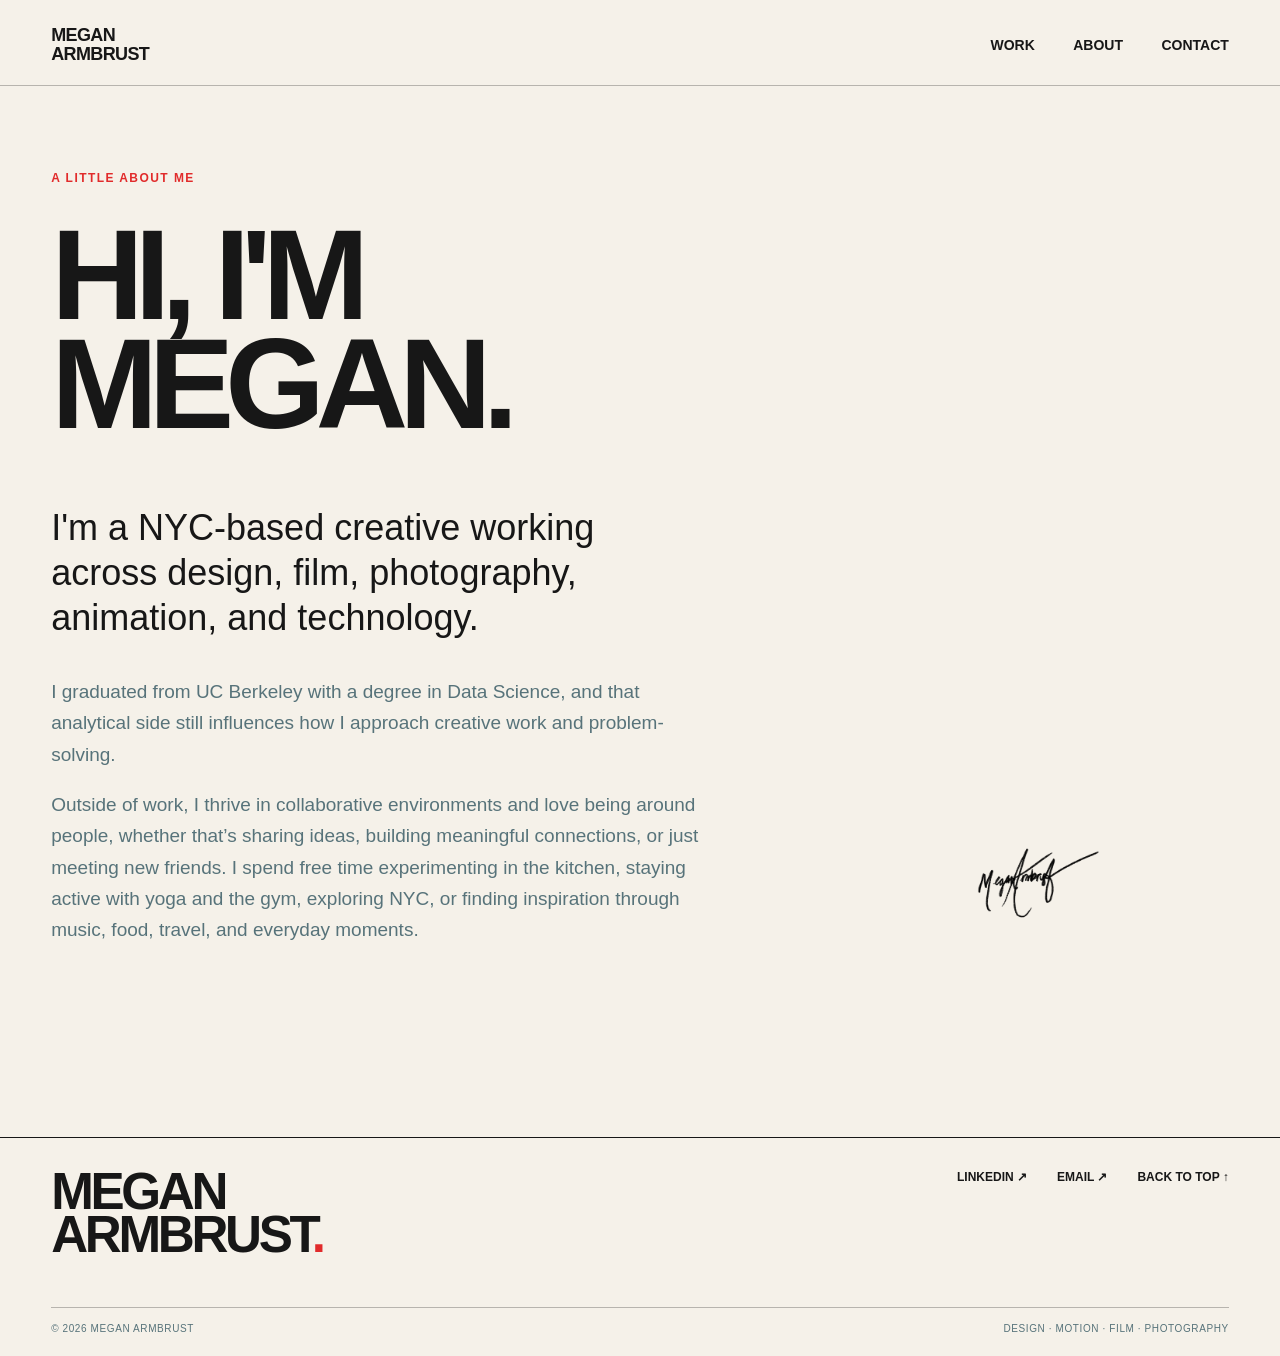
==== about.html @ f8bf7860 "Embed Sunstainable Surfboards YouTube film" ====
<!doctype html>
<html lang="en">
<head>
  <meta charset="utf-8">
  <meta name="viewport" content="width=device-width, initial-scale=1">
  <title>About — Megan Armbrust</title>
  <link rel="stylesheet" href="css/style.css?v=20261026g">
</head>
<body>
<header class="site-header">
  <a class="logo" href="index.html">MEGAN<br>ARMBRUST</a>
  <nav aria-label="Main navigation">
    <a href="work.html">WORK</a>
    <a href="about.html">ABOUT</a>
    <a href="contact.html">CONTACT</a>
  </nav>
</header>
<main><section class="page-lead"><p class="eyebrow">A LITTLE ABOUT ME</p><h1>HI, I'M<br>MEGAN.</h1></section>
<section class="about-content">
  <div>
    <p class="copy">I'm a NYC-based creative working across design, film, photography, animation, and technology.</p>
    <p class="about-secondary">I graduated from UC Berkeley with a degree in Data Science, and that analytical side still influences how I approach creative work and problem-solving.</p>
    <p class="about-secondary">Outside of work, I thrive in collaborative environments and love being around people, whether that’s sharing ideas, building meaningful connections, or just meeting new friends. I spend free time experimenting in the kitchen, staying active with yoga and the gym, exploring NYC, or finding inspiration through music, food, travel, and everyday moments.</p>
  </div>
  <div class="signature-area">
    <!-- Upload images/signature.png and it will appear here. -->
    <img src="images/signature.png" alt="Megan's signature" onerror="this.style.display='none';this.nextElementSibling.style.display='block'">
    <span class="signature-placeholder" style="display:none">YOUR SIGNATURE PNG<br><small>images/signature.png</small></span>
  </div>
</section></main>
<script src="js/site.js?v=20261026g"></script>

</body>
</html>
---- css/style.css ----
/* =========================
   GLOBAL
========================= */

:root {
  --bg: #f5f1e9;
  --ink: #171717;
}

* {
  box-sizing: border-box;
}

html {
  scroll-behavior: smooth;
}

body {
  margin: 0;
  background: var(--bg);
  color: var(--ink);
  font-family: Arial, sans-serif;
}

a {
  color: inherit;
  text-decoration: none;
}


/* =========================
   HEADER / NAVIGATION
========================= */

header,
main {
  max-width: 1440px;
  margin: auto;
  padding: 28px 4vw;
}

header {
  display: flex;
  justify-content: space-between;
}

nav {
  word-spacing: 22px;
  font-size: 12px;
}


/* =========================
   HOMEPAGE VISUAL REEL
========================= */

.reel {
  height: calc(100vh - 90px);
  min-height: 620px;
  position: relative;
  overflow: hidden;
}

.name {
  position: absolute;
  left: 50%;
  top: 50%;
  transform: translate(-50%, -50%);

  font-size: 11vw;
  font-weight: 900;
  line-height: 0.77;
  letter-spacing: -0.08em;
  text-align: center;

  z-index: 1;
}


/* Shared styling for all floating homepage images */

.piece {
  position: absolute;
  z-index: 2;
  --r: 0deg;
  transition: transform 0.6s;
  background: transparent;
}

.piece img {
  width: 100%;
  height: auto;
  display: block;
  background: transparent;
}


/* Image-to-category hover and keyboard focus treatment */
.piece-label {
  position: absolute;
  inset: 0;
  display: flex;
  align-items: center;
  justify-content: center;
  padding: 6px;
  background: transparent;
  color: var(--ink);
  font-size: clamp(11px, 1.3vw, 19px);
  font-weight: 800;
  line-height: 1.1;
  text-align: center;
  text-transform: uppercase;
  opacity: 0;
  pointer-events: none;
  transition: opacity .2s ease;
}
.piece video { display: block; width: 100%; height: auto; background: transparent; transition: opacity .2s ease; }
.piece img { transition: opacity .2s ease; }
.piece:hover img, .piece:focus-visible img,
.piece:hover video, .piece:focus-visible video { opacity: 0; }
.piece:hover .piece-label, .piece:focus-visible .piece-label { opacity: 1; }
.piece:focus-visible { outline: 2px solid var(--ink); outline-offset: 4px; }
@media (prefers-reduced-motion: reduce) {
  .piece-label, .piece img, .piece video { transition: none; }
}

/* Project details */
.project-intro { max-width: 850px; margin: 4rem 0; }
.project-intro h1 { margin: 0 0 1.5rem; font-size: clamp(44px, 8vw, 110px); }
.project-kicker { text-transform: uppercase; font-size: 12px; letter-spacing: .12em; }
.project-intro p { font-size: clamp(17px, 2vw, 24px); line-height: 1.5; }
.project-video { margin: 4rem 0; max-width: 1100px; }
.project-video h2 { font-size: clamp(25px, 3vw, 42px); margin-bottom: 12px; }
.project-video p { max-width: 700px; line-height: 1.6; }
.project-video video { display: block; width: 100%; height: auto; background: #161616; }
.video-note { font-size: 13px; color: #555; }
.project-cover { display: block; width: min(100%, 900px); height: auto; margin: 2rem 0; }
.project-back { display: inline-block; margin: 2rem 0 5rem; font-size: 13px; font-weight: 700; }

/* =========================
   FLOATING IMAGE POSITIONS

   width  = image size
   left   = distance from left
   right  = distance from right
   top    = distance from top
   bottom = distance from bottom
   --r    = rotation
========================= */

.p1 {
  width: 10%;
  left: 10%;
  top: 20%;
  --r: -7deg;
}

.p2 {
  width: 16%;
  right: 10%;
  top: 13%;
  --r: 5deg;
}

.p3 {
  width: 12%;
  left: 24%;
  bottom: 15%;
  --r: 4deg;
}

.p4 {
  width: 17%;
  right: 27%;
  bottom: 8%;
  --r: -4deg;
}

.p5 {
  width: 10%;
  left: 48%;
  top: 10%;
  --r: 8deg;
}

.p6 {
  width: 14%;
  right: 5%;
  bottom: 27%;
  --r: 3deg;
}


/* =========================
   SCROLL LABEL
========================= */

.scroll {
  position: absolute;
  bottom: 20px;
  left: 50%;

  transform: translateX(-50%);

  font-size: 10px;
  font-weight: bold;
}


/* =========================
   PROJECT GRID
========================= */

.head {
  border-top: 1px solid #bbb;
  padding: 14px 0 30px;
  font-size: 11px;
}

.grid {
  display: grid;
  grid-template-columns: repeat(3, 1fr);
  gap: 35px 18px;

  padding-bottom: 100px;
}

.card img {
  width: 100%;
}

.card h2 {
  font-size: 16px;
  margin: 8px 0;
}


/* =========================
   PAGE HEADINGS
========================= */

h1 {
  margin: 12vh 0 50px;

  font-size: 10vw;
  line-height: 0.85;
  letter-spacing: -0.07em;
}

.copy {
  max-width: 650px;
  font-size: 30px;
}


/* =========================
   MOBILE
========================= */

@media (max-width: 700px) {

  .name {
    font-size: 18vw;
  }

  .piece {
    width: 26% !important;
  }

  .p1 {
    left: 1%;
    top: 23%;
  }

  .p2 {
    right: 1%;
    top: 13%;
  }

  .p3 {
    left: 7%;
    bottom: 18%;
  }

  .p4 {
    right: 8%;
    bottom: 18%;
  }

  .p5 {
    left: 45%;
    top: 15%;
    width: 20% !important;
  }

  .p6 {
    right: -1%;
    bottom: 37%;
    width: 22% !important;
  }

  .grid {
    grid-template-columns: 1fr;
  }
}

/* Reusable project templates */
.project-shell { padding-bottom: 6rem; }
.project-intro { max-width: 950px; margin: 6rem 0 3rem; }
.project-intro h1 { margin: 0 0 1.5rem; line-height: .95; }
.project-lede { max-width: 800px; font-size: clamp(20px, 2.5vw, 32px); line-height: 1.4; }
.project-meta { display: flex; gap: 25px; flex-wrap: wrap; padding: 20px 0; border-top: 1px solid #aaa; border-bottom: 1px solid #aaa; font-size: 12px; text-transform: uppercase; }
.project-hero { width: 100%; max-height: 700px; object-fit: contain; display: block; margin: 2rem auto 4rem; }
.project-section { margin: 5rem 0; }
.project-section h2 { font-size: clamp(28px, 4vw, 54px); letter-spacing: -.04em; margin: 0 0 1rem; }
.project-section p { max-width: 750px; font-size: 18px; line-height: 1.6; }
.project-gallery { display: grid; grid-template-columns: repeat(2, minmax(0,1fr)); gap: 18px; }
.project-gallery img { width: 100%; height: auto; display: block; }
.project-placeholder { border: 1px dashed #999; padding: 40px 24px; min-height: 180px; color: #555; font-size: 15px; line-height: 1.6; }
.project-placeholder strong { display: block; font-size: 20px; color: var(--ink); }
.project-next { border-top: 1px solid #aaa; margin-top: 5rem; padding-top: 24px; }
.project-next a { font-size: clamp(25px,4vw,50px); font-weight: 800; }
@media(max-width:700px){ .project-gallery { grid-template-columns:1fr; } .project-intro { margin-top:3rem; } }

/* =========================================================
   OCTOBER 2026 DESIGN SYSTEM
   Black remains the primary text color; red and blues are accents.
========================================================= */
:root {
  --bg: #f5f1e9;
  --ink: #171717;
  --red: #e12b2b;
  --blue: #247ba0;
  --blue-muted: #57737a;
  --line: rgba(23,23,23,.28);
}
body { min-height: 100vh; display: flex; flex-direction: column; }
body > main { flex: 1 0 auto; width: 100%; }
a:focus-visible { outline: 2px solid var(--blue); outline-offset: 5px; }
a:hover { color: var(--red); }
.site-header {
  width: 100%;
  max-width: 1440px;
  margin: 0 auto;
  padding: 26px 4vw 22px;
  display: flex;
  justify-content: space-between;
  align-items: flex-start;
  border-bottom: 1px solid var(--line);
}
.site-header .logo { font-size: 18px; font-weight: 700; line-height: 1.04; letter-spacing: -.035em; }
.site-header nav { display: flex; align-items: center; gap: clamp(18px, 3vw, 42px); word-spacing: normal; font-size: 12px; font-weight: 700; }
.site-header nav a:hover { color: var(--red); }
.reel { height: calc(100vh - 125px); }
.reel > small { color: var(--blue-muted); font-weight: 700; }
.name { color: var(--ink); }
.scroll { color: var(--blue); }
.scroll:hover { color: var(--red); }
.head { border-top-color: var(--line); font-weight: 700; letter-spacing: .08em; }
/* Home collage remains varied, but every media slot is controlled. */
.piece { display: grid; align-items: center; justify-items: stretch; aspect-ratio: 4 / 3; }
.piece img, .piece video { grid-area: 1 / 1; display: block; width: 100%; height: 100%; object-fit: contain; background: transparent; }
.piece-label {
  grid-area: 1 / 1;
  position: static;
  width: 100%; height: 100%;
  display: flex; align-items: center; justify-content: center;
  background: transparent !important;
  color: var(--red);
  opacity: 0; visibility: hidden;
  pointer-events: none;
  font-size: clamp(11px, 1.3vw, 19px);
  font-weight: 800;
  text-align: center;
  transition: opacity .2s ease, visibility .2s ease;
}
.piece:hover img, .piece:hover video,
.piece:focus-visible img, .piece:focus-visible video { opacity: 0; }
.piece:hover .piece-label, .piece:focus-visible .piece-label { opacity: 1; visibility: visible; }
.piece video.video-unavailable { background: var(--blue-muted); opacity: .15; }
.p3 { width: 18%; }
.p5 { width: 16%; }
.p6 { width: 16%; right: 5%; bottom: 27%; }
/* Identical thumbnail frames for all project cards, regardless of source proportions. */
.grid { grid-template-columns: repeat(3, minmax(0,1fr)); gap: 36px 20px; }
.card { display: block; min-width: 0; }
.card-media { width: 100%; aspect-ratio: 4 / 3; overflow: hidden; background: #e8e3da; display: flex; align-items: center; justify-content: center; }
.card-media img { display: block; width: 100%; height: 100%; object-fit: contain; transition: transform .35s ease; }
.card:hover .card-media img { transform: scale(1.04); }
.card h2 { font-size: 17px; margin: 11px 0 0; letter-spacing: -.025em; font-weight: 700; }
.card:hover h2 { color: var(--red); }
.page-lead { padding-top: 5vh; }
.page-lead h1 { margin: 4vh 0 30px; }
.eyebrow { color: var(--red); font-size: 12px; font-weight: 800; letter-spacing: .12em; }
.intro-small { color: var(--blue-muted); font-size: 20px; margin: 0 0 50px; }
.about-content { display: grid; grid-template-columns: minmax(0, 2fr) minmax(180px,1fr); gap: 5vw; padding: 0 0 9rem; align-items: end; }
.about-content .copy { font-size: clamp(22px, 3vw, 36px); line-height: 1.25; }
.about-secondary { max-width: 650px; font-size: 19px; line-height: 1.65; color: var(--blue-muted); }
.signature-area { min-height: 170px; display: flex; align-items: center; justify-content: center; }
.signature-area img { max-width: 100%; max-height: 200px; object-fit: contain; }
.signature-placeholder { color: var(--blue-muted); border-bottom: 1px solid var(--blue-muted); padding: 30px; text-align: center; font-size: 14px; }
.contact-lead { min-height: 65vh; }
.contact-note { font-size: clamp(18px,2.2vw,28px); }
.contact-email { display: inline-block; margin: 20px 0 80px; font-size: clamp(20px, 3.6vw, 52px); font-weight: 800; letter-spacing: -.04em; border-bottom: 2px solid var(--red); overflow-wrap: anywhere; }
.contact-email span { color: var(--red); }
.site-footer { width: 100%; max-width: 1440px; margin: 0 auto; padding: 32px 4vw 22px; border-top: 1px solid var(--ink); }
.footer-top { display: flex; justify-content: space-between; gap: 30px; align-items: flex-start; padding-bottom: 50px; }
.footer-name { font-size: clamp(28px, 4vw, 56px); font-weight: 900; letter-spacing: -.065em; line-height: .85; }
.footer-period { color: var(--red); }
.footer-links { display: flex; flex-wrap: wrap; gap: 18px 30px; font-size: 12px; font-weight: 700; }
.footer-bottom { display: flex; justify-content: space-between; gap: 16px; padding-top: 15px; border-top: 1px solid var(--line); font-size: 10px; color: var(--blue-muted); letter-spacing: .06em; }
.project-shell { width: 100%; }
.project-hero { max-width: 100%; max-height: 650px; object-fit: contain; background: #e8e3da; }
.project-intro h1 { font-size: clamp(45px, 7vw, 110px); }
.project-kicker { color: var(--red); }
.project-next { border-top-color: var(--line); }
.project-next a:hover { color: var(--red); }
.editorial-collage { display: grid; grid-template-columns: repeat(12,1fr); gap: clamp(10px,2vw,26px); margin: 4rem 0 8rem; align-items: start; }
.collage-item, .collage-empty { grid-column: span 4; width: 100%; }
.collage-item:nth-child(5n+2), .collage-empty:nth-child(5n+2) { grid-column: span 5; }
.collage-item:nth-child(5n+3), .collage-empty:nth-child(5n+3) { grid-column: span 3; }
.collage-item:nth-child(5n+4), .collage-empty:nth-child(5n+4) { grid-column: span 6; }
.collage-empty, .photo-empty { min-height: 210px; background: #e8e3da; border: 1px dashed #a1a1a1; display: flex; flex-direction: column; align-items: center; justify-content: center; gap: 8px; color: var(--blue-muted); font-size: 13px; font-weight: 700; text-align: center; padding: 15px; }
.collage-empty small, .photo-empty small { font-size: 10px; font-weight: 400; }
.photo-session { margin: 5rem 0 7rem; }
.photo-session h2 { border-top: 1px solid var(--line); padding-top: 20px; font-size: clamp(26px,4vw,52px); letter-spacing: -.05em; }
.photo-collage { display: grid; grid-template-columns: repeat(12,1fr); gap: 14px; align-items: start; }
.photo-collage > * { grid-column: span 4; width: 100%; }
.photo-collage > *:nth-child(3n+2) { grid-column: span 5; }
.photo-collage > *:nth-child(3n+3) { grid-column: span 3; }
@media(max-width:700px) {
  .site-header { padding: 20px 4vw; }
  .site-header .logo { font-size: 14px; }
  .site-header nav { font-size: 10px; gap: 13px; }
  .reel { min-height: 530px; }
  .piece { width: 26% !important; }
  .p3, .p5 { width: 30% !important; }
  .p6 { width: 26% !important; }
  .grid { grid-template-columns: 1fr; }
  .about-content { grid-template-columns: 1fr; }
  .footer-top { flex-direction: column; }
  .footer-bottom { flex-direction: column; }
  .editorial-collage > *, .photo-collage > * { grid-column: span 6 !important; }
}

/* October 26 refinements: retain existing collage layout, nudge only overlapping pieces. */
.site-header { align-items: center; }
.site-header nav { align-self: center; font-size: 14px; }
.p3 { left: 17%; bottom: 13%; } /* Surf film: move left, slightly down, away from name */
.p4 { right: 23%; bottom: 8%; } /* Kiraku: a little farther right */
.p5 { left: 50%; top: 3%; } /* DecoverAI: lift above central name */
.p6 { right: 1%; bottom: 27%; } /* Controls: right edge, less overlap */
.project-hero-frame {
  width: 100%;
  min-height: min(64vw, 650px);
  max-height: 700px;
  aspect-ratio: 16 / 9;
  background: #e8e3da;
  display: flex;
  align-items: center;
  justify-content: center;
  overflow: hidden;
  margin: 2rem 0 4rem;
}
.project-hero-frame .project-hero {
  width: 100%;
  height: 100%;
  max-height: 700px;
  object-fit: contain;
  margin: 0;
  background: transparent;
}
@media (max-width: 700px) {
  .site-header nav { font-size: 11px; }
  .p3 { left: 1%; bottom: 13%; }
  .p4 { right: 2%; bottom: 15%; }
  .p5 { left: 45%; top: 8%; }
  .p6 { right: -3%; bottom: 35%; }
}

/* Refinements: contact, signature, floating collage and photography slots */
.contact-email { font-size: clamp(16px, 1.7vw, 24px); letter-spacing: 0; }
.signature-area img { width: 160px; max-width: 100%; height: auto; max-height: 100px; object-fit: contain; }
.p3 { left: 20%; bottom: 8%; }
.p4 { bottom: 3%; }
.p5 { --r: 2deg; }
.card-media img { object-fit: cover; }
.card:has(img[src*="sunstainable"]) .card-media img { object-fit: cover; }
.photo-slot { width: 100%; aspect-ratio: 4 / 5; overflow: hidden; background: #e8e3da; }
.photo-slot img { width: 100%; height: 100%; object-fit: cover; display: block; }
.photo-slot .photo-empty { width: 100%; height: 100%; min-height: 0; }
@media(max-width:700px) {
  .p3 { left: 4%; bottom: 9%; }
  .p4 { bottom: 11%; }
}

/* Shift Sunstainable right. */
.p3 { left: 25%; }
@media(max-width:700px) { .p3 { left: 9%; } }

/* Lower Sunstainable without shifting its horizontal position. */
.p3 { bottom: 5%; }
@media (max-width:700px) { .p3 { bottom: 6%; } }

/* Preserve original transparent PNG proportions on these two cards. */
.card[href*="recipe-roulette"] .card-media img,
.card[href*="kiraku"] .card-media img { object-fit: contain; }

/* Selected Work cards: image-to-category hover, also available via keyboard. */
.card-media { position: relative; }
.card-media img { transition: opacity .22s ease; }
.card-category {
  position: absolute; inset: 0; display: flex; align-items: center;
  justify-content: center; padding: 18px; color: var(--red);
  font-size: clamp(18px, 2.2vw, 32px); font-weight: 800;
  line-height: 1.05; text-transform: uppercase; text-align: center;
  opacity: 0; pointer-events: none; transition: opacity .22s ease;
}
.card:hover .card-media img, .card:focus-visible .card-media img { opacity: 0; transform: none; }
.card:hover .card-category, .card:focus-visible .card-category { opacity: 1; }
.card:focus-visible { outline: 2px solid var(--red); outline-offset: 4px; }
@media (prefers-reduced-motion: reduce) {
  .card-media img, .card-category { transition: none; }
}

/* Three medium-sized vertical images for these two sessions. */
.photo-session:has(img[src*="couples-grad-"]) .photo-collage,
.photo-session:has(img[src*="raon-performance-"]) .photo-collage {
  grid-template-columns: repeat(3, minmax(0, 1fr));
  gap: clamp(12px, 2vw, 24px);
  max-width: 940px;
}
.photo-session:has(img[src*="couples-grad-"]) .photo-collage > *,
.photo-session:has(img[src*="raon-performance-"]) .photo-collage > * {
  grid-column: auto; aspect-ratio: 3 / 4;
}
@media(max-width:700px) {
  .photo-session:has(img[src*="couples-grad-"]) .photo-collage,
  .photo-session:has(img[src*="raon-performance-"]) .photo-collage {
    grid-template-columns: repeat(2, minmax(0, 1fr));
  }
}

/* Responsive embedded film player */
.project-youtube { display: block; width: 100%; aspect-ratio: 16 / 9; height: auto; border: 0; }
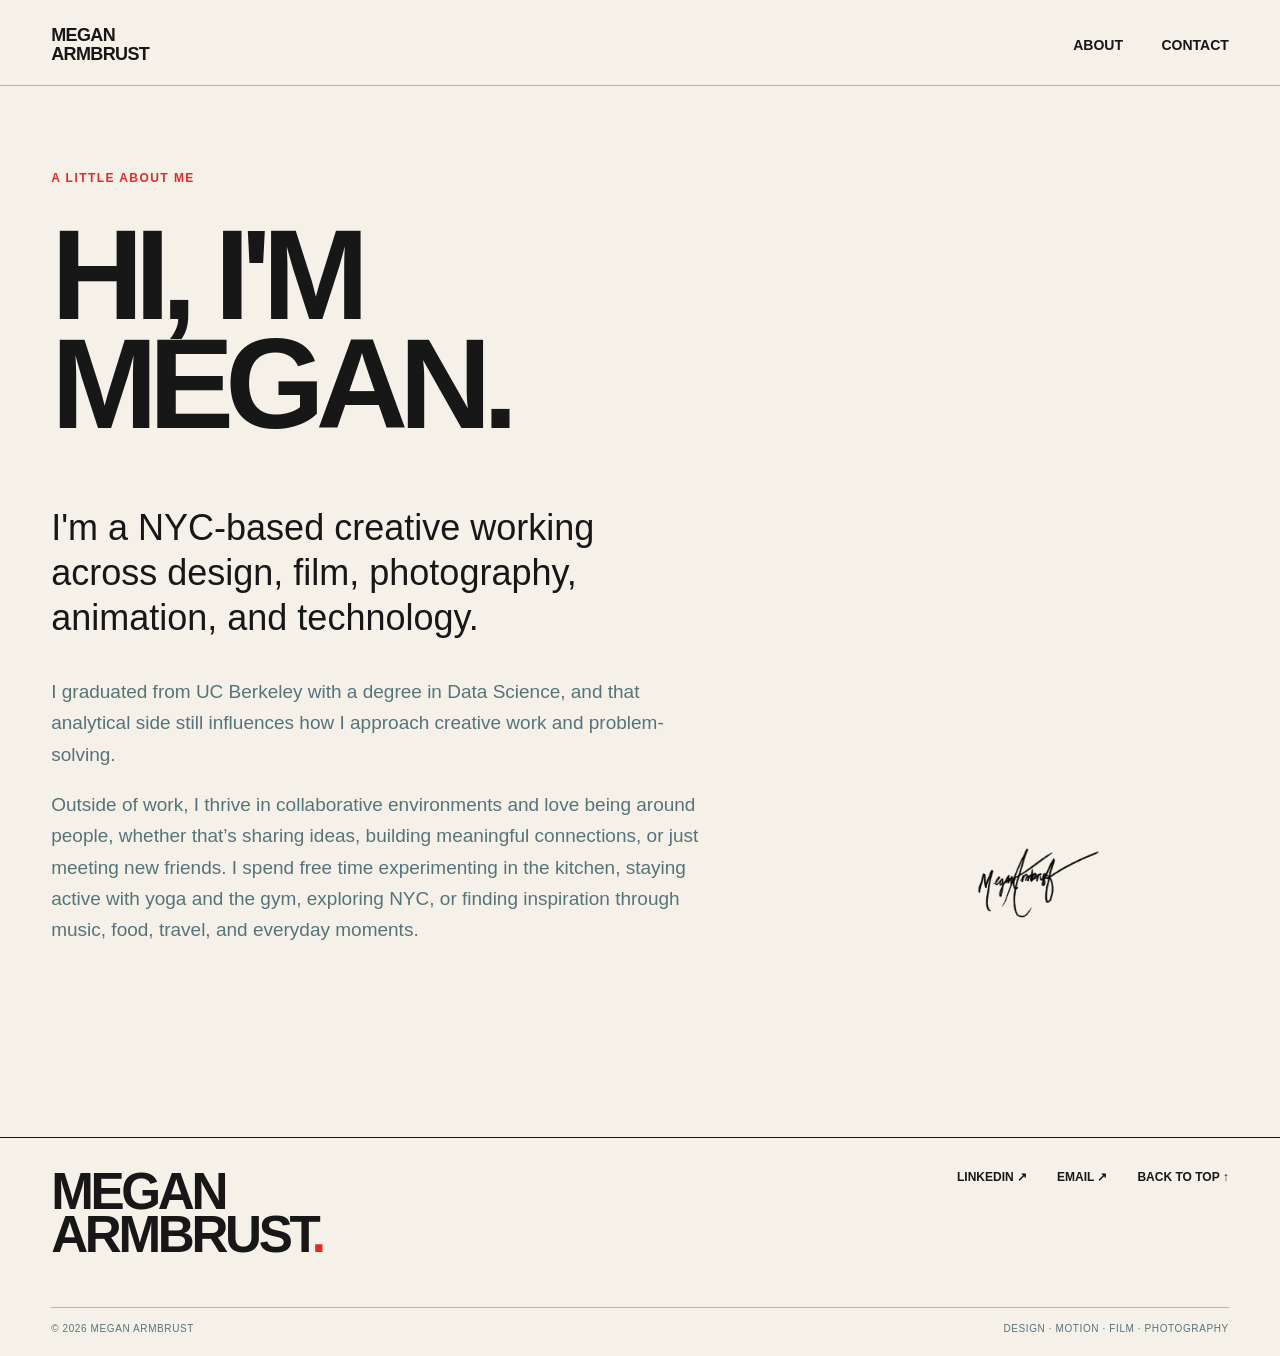
==== commit 90a17078: "Show temporary portfolio preview with About and Contact accessible" ====
--- a/about.html
+++ b/about.html
@@ -4,13 +4,12 @@
   <meta charset="utf-8">
   <meta name="viewport" content="width=device-width, initial-scale=1">
   <title>About — Megan Armbrust</title>
-  <link rel="stylesheet" href="css/style.css?v=20261026g">
+  <link rel="stylesheet" href="css/style.css?v=20261102a">
 </head>
 <body>
 <header class="site-header">
   <a class="logo" href="index.html">MEGAN<br>ARMBRUST</a>
   <nav aria-label="Main navigation">
-    <a href="work.html">WORK</a>
     <a href="about.html">ABOUT</a>
     <a href="contact.html">CONTACT</a>
   </nav>
@@ -28,7 +27,7 @@
     <span class="signature-placeholder" style="display:none">YOUR SIGNATURE PNG<br><small>images/signature.png</small></span>
   </div>
 </section></main>
-<script src="js/site.js?v=20261026g"></script>
+<script src="js/site.js?v=20261102a"></script>
 
 </body>
 </html>
--- a/css/style.css
+++ b/css/style.css
@@ -543,3 +543,11 @@
 
 /* Responsive embedded film player */
 .project-youtube { display: block; width: 100%; aspect-ratio: 16 / 9; height: auto; border: 0; }
+
+/* Temporary portfolio preview: preserve hover visuals without project links. */
+.piece, .card { cursor: default; }
+.portfolio-progress { max-width: 760px; margin: 0 auto; padding: clamp(65px, 9vw, 125px) 18px; text-align: center; }
+.portfolio-progress h2 { font-size: clamp(28px, 4.5vw, 58px); line-height: 1.1; letter-spacing: -.045em; margin: 0 0 22px; }
+.portfolio-progress p { font-size: clamp(16px, 1.8vw, 21px); line-height: 1.6; margin: 0; }
+.portfolio-progress a { text-decoration: underline; text-underline-offset: 4px; }
+.portfolio-progress a:hover { color: var(--red); }
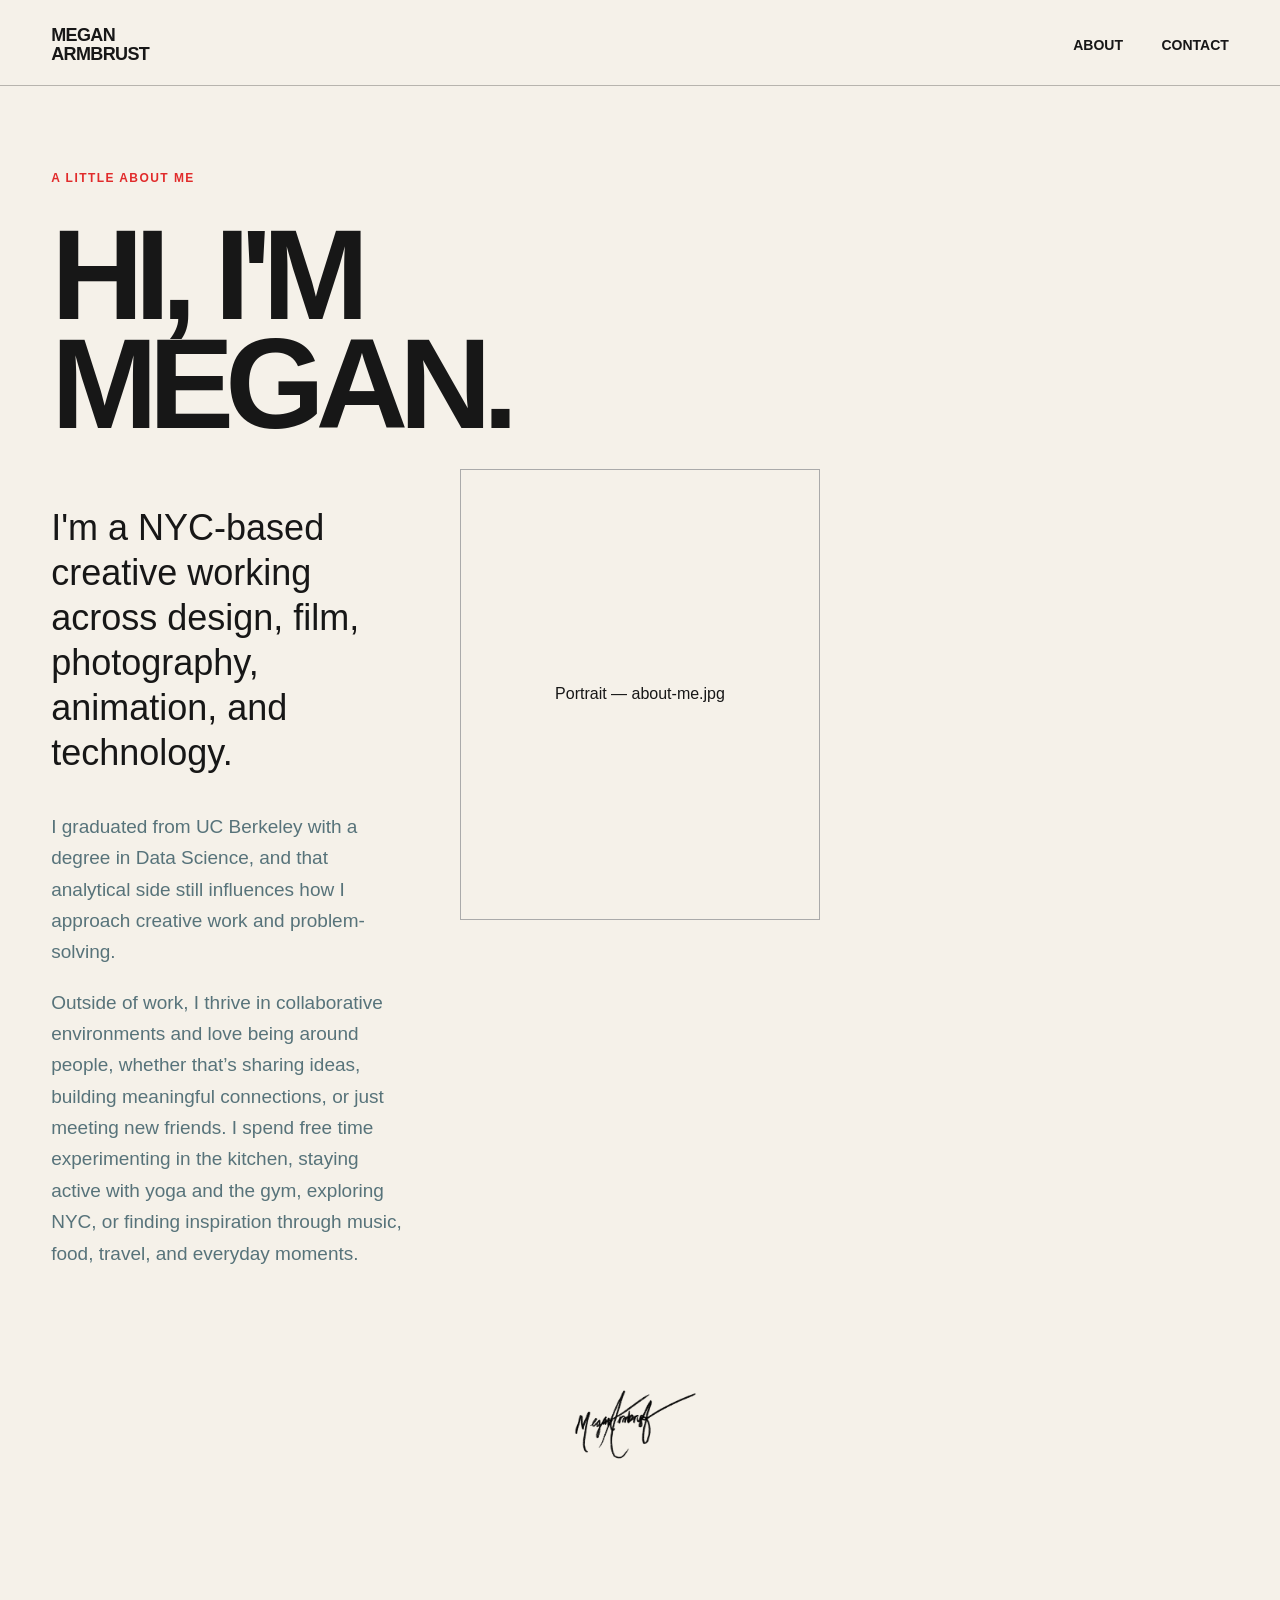
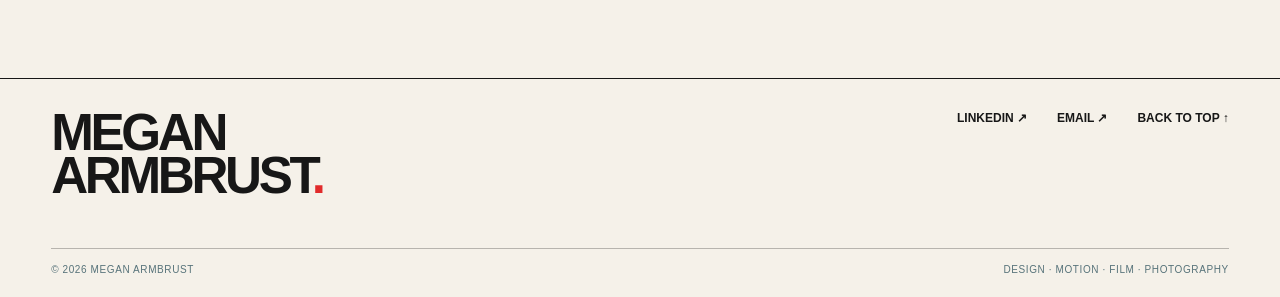
==== commit 02f4213b: "Add About portrait placeholder" ====
--- a/about.html
+++ b/about.html
@@ -15,13 +15,14 @@
   </nav>
 </header>
 <main><section class="page-lead"><p class="eyebrow">A LITTLE ABOUT ME</p><h1>HI, I'M<br>MEGAN.</h1></section>
-<section class="about-content">
+<section class="about-content" style="display:grid;grid-template-columns:repeat(auto-fit,minmax(min(100%,320px),1fr));gap:48px;align-items:start">
   <div>
     <p class="copy">I'm a NYC-based creative working across design, film, photography, animation, and technology.</p>
     <p class="about-secondary">I graduated from UC Berkeley with a degree in Data Science, and that analytical side still influences how I approach creative work and problem-solving.</p>
     <p class="about-secondary">Outside of work, I thrive in collaborative environments and love being around people, whether that’s sharing ideas, building meaningful connections, or just meeting new friends. I spend free time experimenting in the kitchen, staying active with yoga and the gym, exploring NYC, or finding inspiration through music, food, travel, and everyday moments.</p>
   </div>
-  <div class="signature-area">
+  <div style="max-width:420px;width:100%;justify-self:center"><img src="images/about-me.jpg" alt="Portrait of Megan" style="width:100%;height:auto;display:block" onerror="this.style.display='none';this.nextElementSibling.style.display='flex'"><div style="display:none;aspect-ratio:4/5;border:1px solid #aaa;align-items:center;justify-content:center">Portrait — about-me.jpg</div></div>
+  <div class="signature-area" style="grid-column:1/-1">
     <!-- Upload images/signature.png and it will appear here. -->
     <img src="images/signature.png" alt="Megan's signature" onerror="this.style.display='none';this.nextElementSibling.style.display='block'">
     <span class="signature-placeholder" style="display:none">YOUR SIGNATURE PNG<br><small>images/signature.png</small></span>
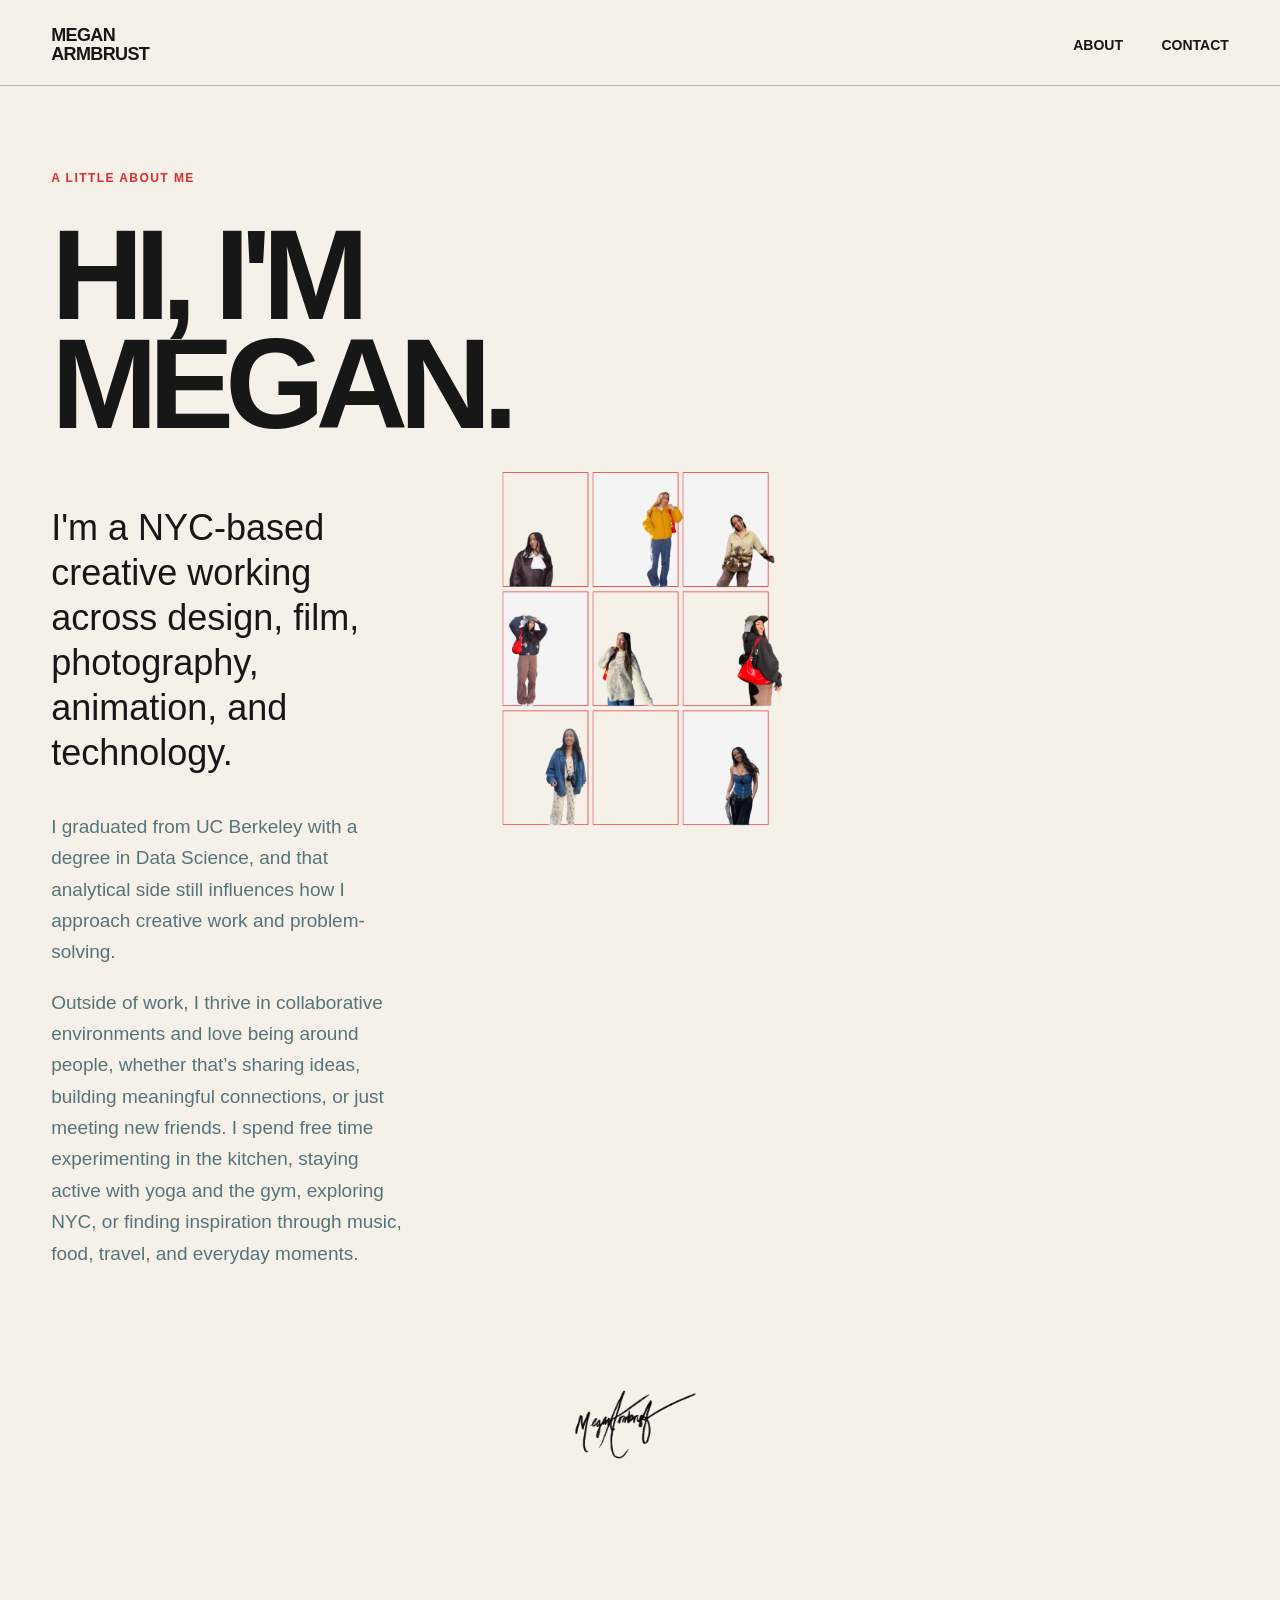
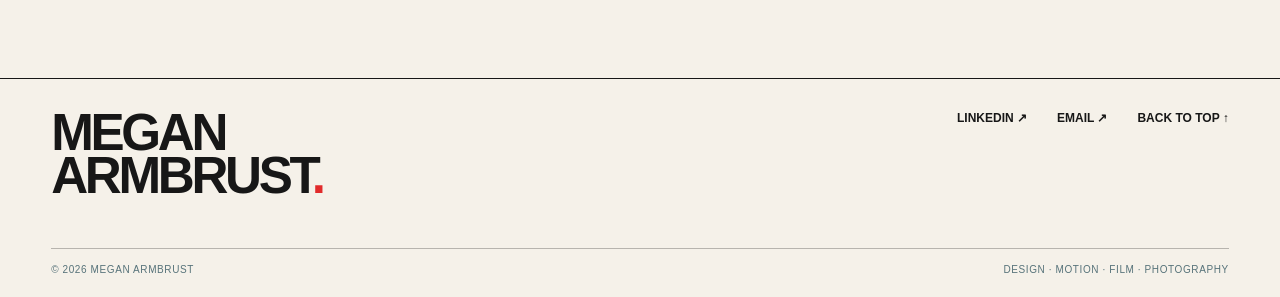
==== commit 8a24a884: "Use uploaded PNG portrait on About page" ====
--- a/about.html
+++ b/about.html
@@ -21,7 +21,7 @@
     <p class="about-secondary">I graduated from UC Berkeley with a degree in Data Science, and that analytical side still influences how I approach creative work and problem-solving.</p>
     <p class="about-secondary">Outside of work, I thrive in collaborative environments and love being around people, whether that’s sharing ideas, building meaningful connections, or just meeting new friends. I spend free time experimenting in the kitchen, staying active with yoga and the gym, exploring NYC, or finding inspiration through music, food, travel, and everyday moments.</p>
   </div>
-  <div style="max-width:420px;width:100%;justify-self:center"><img src="images/about-me.jpg" alt="Portrait of Megan" style="width:100%;height:auto;display:block" onerror="this.style.display='none';this.nextElementSibling.style.display='flex'"><div style="display:none;aspect-ratio:4/5;border:1px solid #aaa;align-items:center;justify-content:center">Portrait — about-me.jpg</div></div>
+  <div style="max-width:420px;width:100%;justify-self:center"><img src="images/about-me.png" alt="Portrait of Megan" style="width:100%;height:auto;display:block" onerror="this.style.display='none';this.nextElementSibling.style.display='flex'"><div style="display:none;aspect-ratio:4/5;border:1px solid #aaa;align-items:center;justify-content:center">Portrait — about-me.png</div></div>
   <div class="signature-area" style="grid-column:1/-1">
     <!-- Upload images/signature.png and it will appear here. -->
     <img src="images/signature.png" alt="Megan's signature" onerror="this.style.display='none';this.nextElementSibling.style.display='block'">
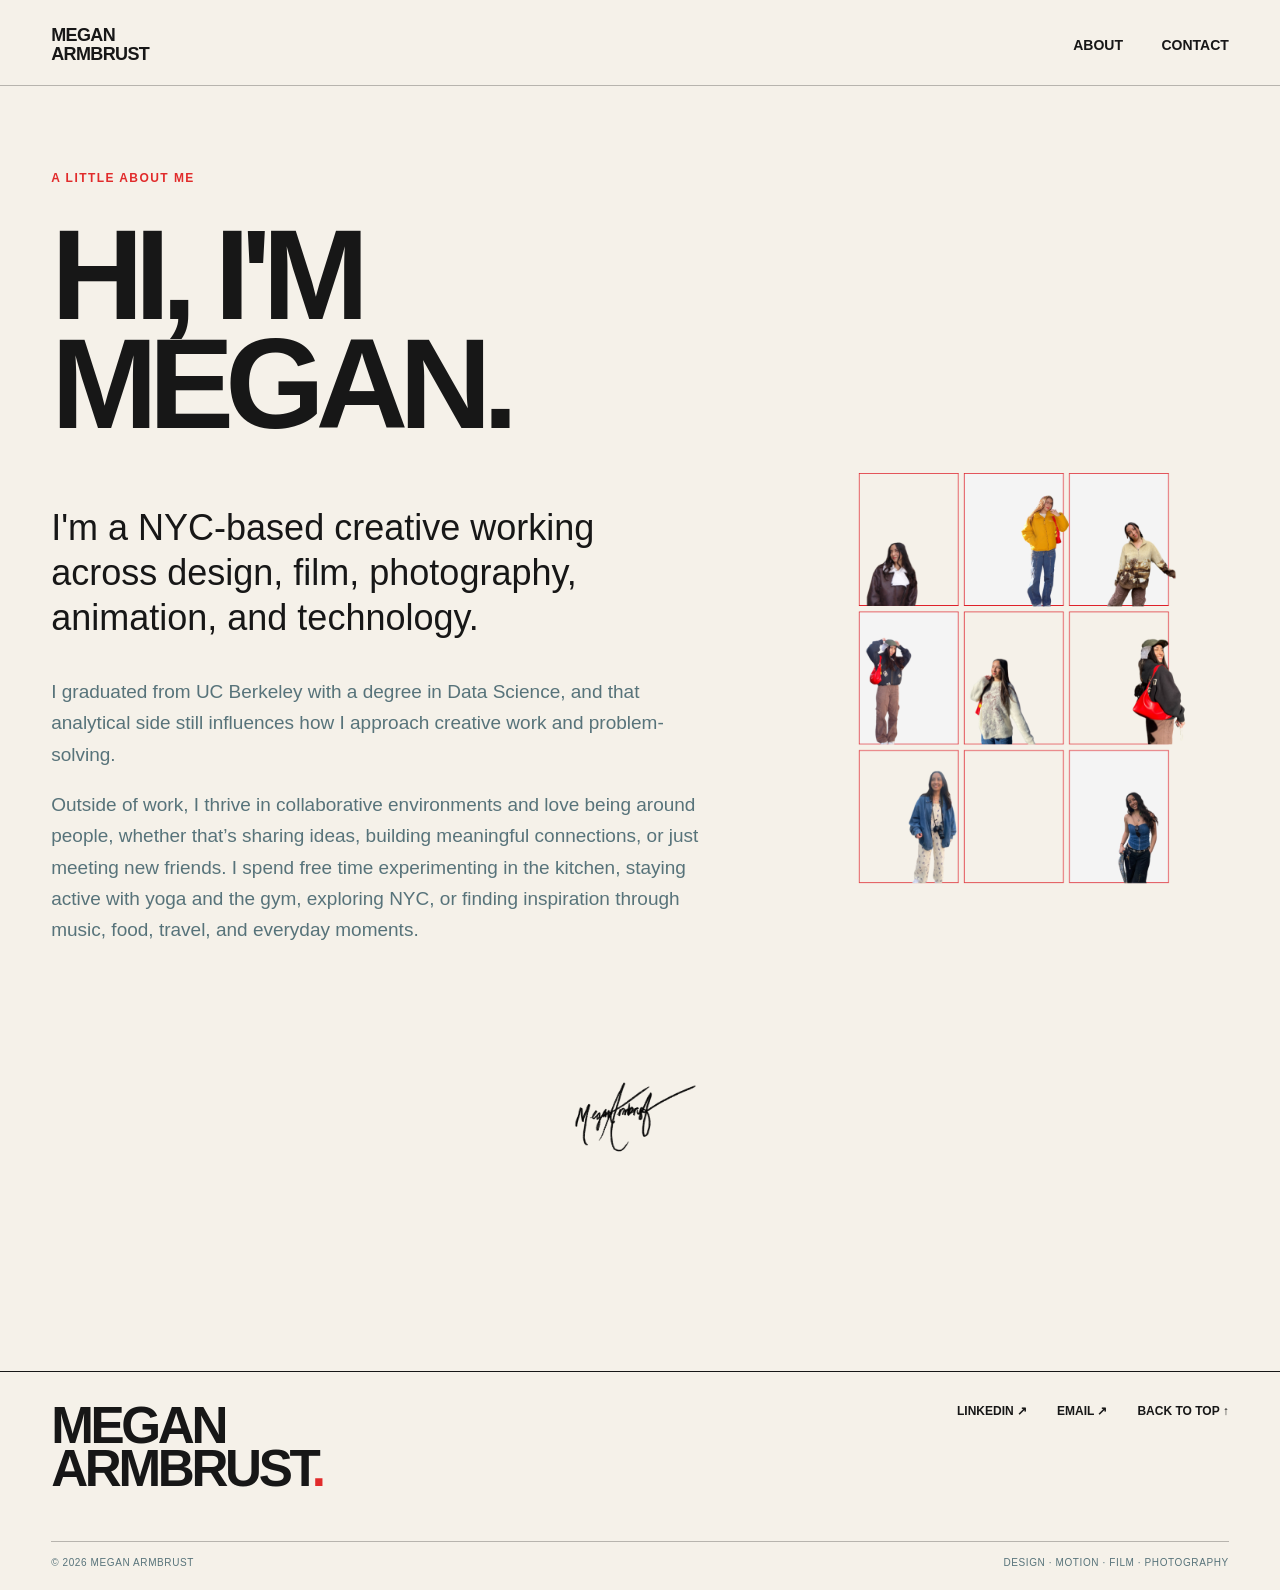
==== commit 05b7608c: "Widen About text and align portrait to right" ====
--- a/about.html
+++ b/about.html
@@ -5,6 +5,11 @@
   <meta name="viewport" content="width=device-width, initial-scale=1">
   <title>About — Megan Armbrust</title>
   <link rel="stylesheet" href="css/style.css?v=20261102a">
+<style>
+.about-content.about-portrait-layout { width:100%; max-width:none; grid-template-columns:minmax(0, 1.65fr) minmax(0, 1fr); gap:5vw; align-items:start; }
+.about-portrait-layout .about-photo { width:100%; max-width:460px; justify-self:end; }
+@media(max-width:760px){.about-content.about-portrait-layout{grid-template-columns:1fr;gap:32px}.about-portrait-layout .about-photo{justify-self:start}}
+</style>
 </head>
 <body>
 <header class="site-header">
@@ -15,13 +20,13 @@
   </nav>
 </header>
 <main><section class="page-lead"><p class="eyebrow">A LITTLE ABOUT ME</p><h1>HI, I'M<br>MEGAN.</h1></section>
-<section class="about-content" style="display:grid;grid-template-columns:repeat(auto-fit,minmax(min(100%,320px),1fr));gap:48px;align-items:start">
+<section class="about-content about-portrait-layout">
   <div>
     <p class="copy">I'm a NYC-based creative working across design, film, photography, animation, and technology.</p>
     <p class="about-secondary">I graduated from UC Berkeley with a degree in Data Science, and that analytical side still influences how I approach creative work and problem-solving.</p>
     <p class="about-secondary">Outside of work, I thrive in collaborative environments and love being around people, whether that’s sharing ideas, building meaningful connections, or just meeting new friends. I spend free time experimenting in the kitchen, staying active with yoga and the gym, exploring NYC, or finding inspiration through music, food, travel, and everyday moments.</p>
   </div>
-  <div style="max-width:420px;width:100%;justify-self:center"><img src="images/about-me.png" alt="Portrait of Megan" style="width:100%;height:auto;display:block" onerror="this.style.display='none';this.nextElementSibling.style.display='flex'"><div style="display:none;aspect-ratio:4/5;border:1px solid #aaa;align-items:center;justify-content:center">Portrait — about-me.png</div></div>
+  <div class="about-photo"><img src="images/about-me.png" alt="Portrait of Megan" style="width:100%;height:auto;display:block" onerror="this.style.display='none';this.nextElementSibling.style.display='flex'"><div style="display:none;aspect-ratio:4/5;border:1px solid #aaa;align-items:center;justify-content:center">Portrait — about-me.png</div></div>
   <div class="signature-area" style="grid-column:1/-1">
     <!-- Upload images/signature.png and it will appear here. -->
     <img src="images/signature.png" alt="Megan's signature" onerror="this.style.display='none';this.nextElementSibling.style.display='block'">
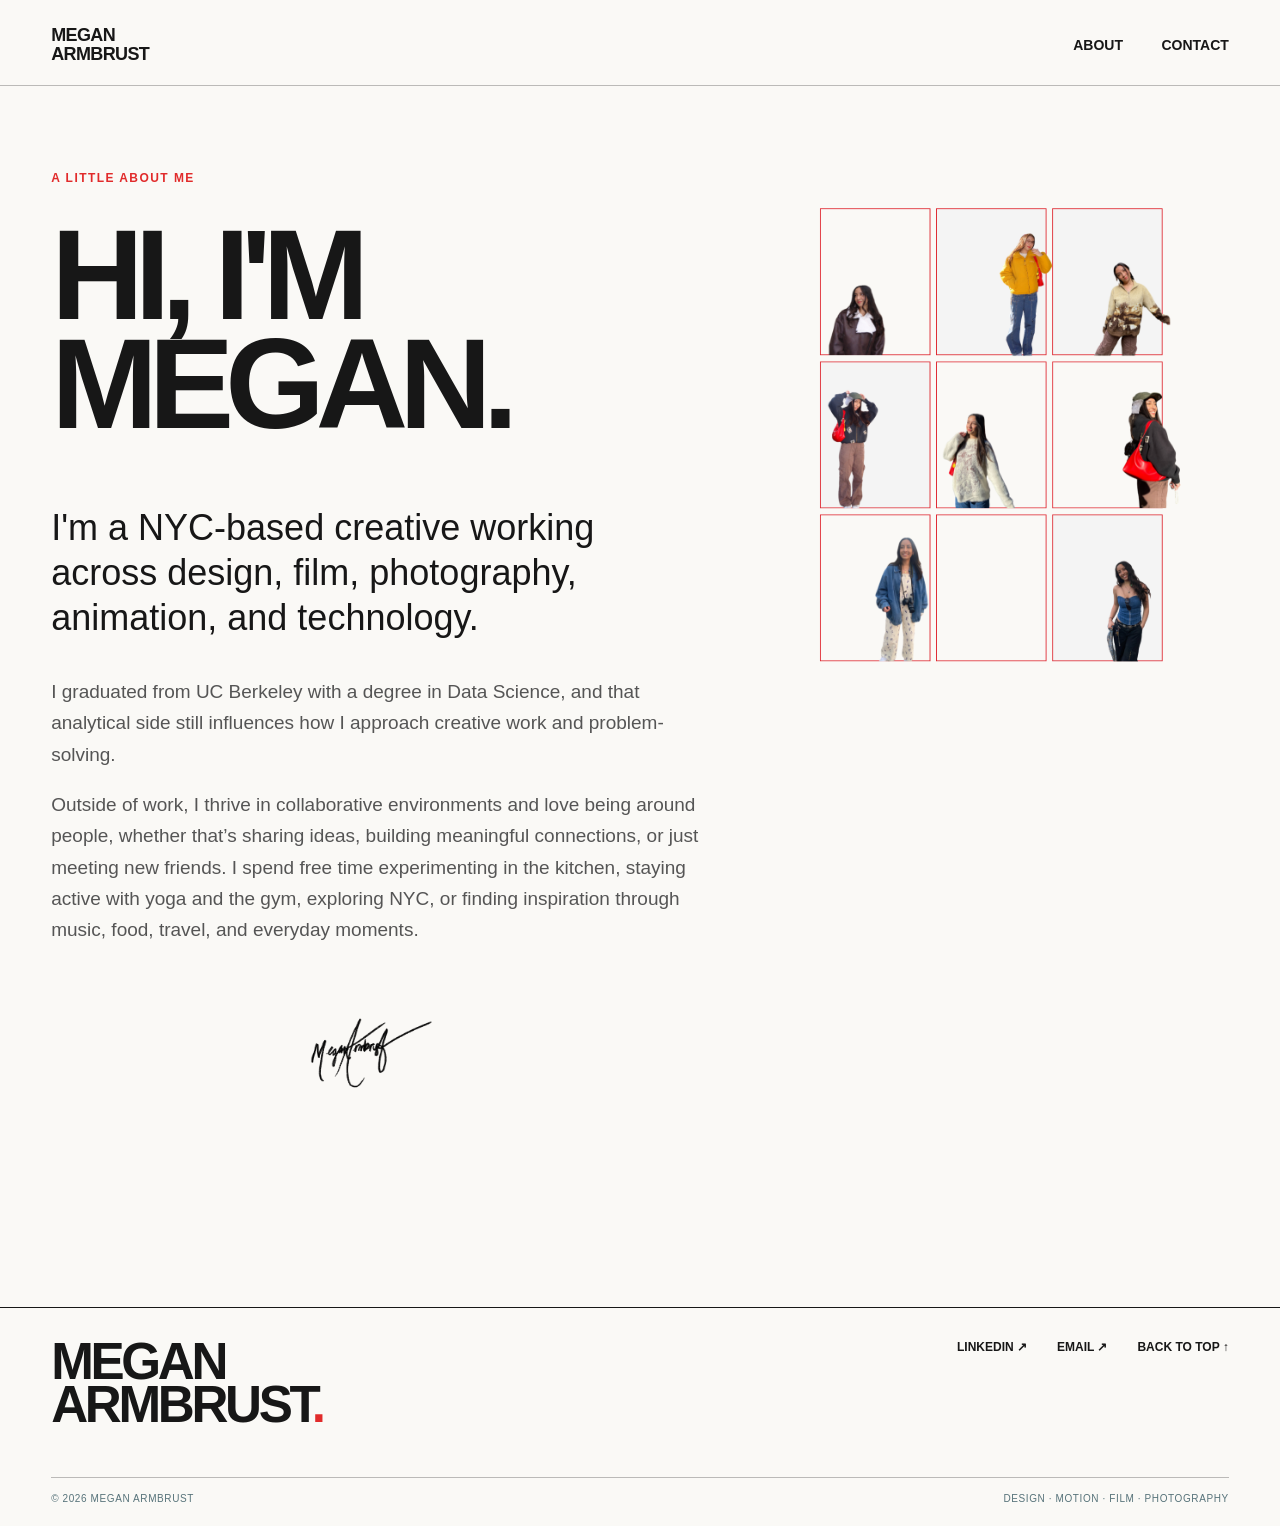
==== commit 914a5b5c: "Align larger portrait alongside About heading" ====
--- a/about.html
+++ b/about.html
@@ -4,12 +4,15 @@
   <meta charset="utf-8">
   <meta name="viewport" content="width=device-width, initial-scale=1">
   <title>About — Megan Armbrust</title>
-  <link rel="stylesheet" href="css/style.css?v=20261102a">
+  <link rel="stylesheet" href="css/style.css?v=20261127i">
 <style>
-.about-content.about-portrait-layout { width:100%; max-width:none; grid-template-columns:minmax(0, 1.65fr) minmax(0, 1fr); gap:5vw; align-items:start; }
-.about-portrait-layout .about-photo { width:100%; max-width:460px; justify-self:end; }
-@media(max-width:760px){.about-content.about-portrait-layout{grid-template-columns:1fr;gap:32px}.about-portrait-layout .about-photo{justify-self:start}}
+.about-page{display:grid;grid-template-columns:minmax(0,1.4fr) minmax(0,1fr);column-gap:5vw;align-items:start}
+.about-page .page-lead{grid-column:1;grid-row:1}
+.about-page .about-photo{grid-column:2;grid-row:1 / span 2;width:100%;max-width:620px;justify-self:end;margin-top:clamp(40px,7vw,100px)}
+.about-page .about-content.about-portrait-layout{grid-column:1;grid-row:2;display:block;width:100%;max-width:none}
+@media(max-width:760px){.about-page{display:block}.about-page .about-photo{margin:24px 0 32px;max-width:460px}}
 </style>
+<link rel="icon" type="image/png" href="images/favicon.png">
 </head>
 <body>
 <header class="site-header">
@@ -19,21 +22,22 @@
     <a href="contact.html">CONTACT</a>
   </nav>
 </header>
-<main><section class="page-lead"><p class="eyebrow">A LITTLE ABOUT ME</p><h1>HI, I'M<br>MEGAN.</h1></section>
+<main class="about-page"><section class="page-lead"><p class="eyebrow">A LITTLE ABOUT ME</p><h1>HI, I'M<br>MEGAN.</h1></section>
+  <div class="about-photo"><img src="images/about-me.png" alt="Portrait of Megan" style="width:100%;height:auto;display:block" onerror="this.style.display='none';this.nextElementSibling.style.display='flex'"><div style="display:none;aspect-ratio:4/5;border:1px solid #aaa;align-items:center;justify-content:center">Portrait — about-me.png</div></div>
 <section class="about-content about-portrait-layout">
   <div>
     <p class="copy">I'm a NYC-based creative working across design, film, photography, animation, and technology.</p>
     <p class="about-secondary">I graduated from UC Berkeley with a degree in Data Science, and that analytical side still influences how I approach creative work and problem-solving.</p>
     <p class="about-secondary">Outside of work, I thrive in collaborative environments and love being around people, whether that’s sharing ideas, building meaningful connections, or just meeting new friends. I spend free time experimenting in the kitchen, staying active with yoga and the gym, exploring NYC, or finding inspiration through music, food, travel, and everyday moments.</p>
   </div>
-  <div class="about-photo"><img src="images/about-me.png" alt="Portrait of Megan" style="width:100%;height:auto;display:block" onerror="this.style.display='none';this.nextElementSibling.style.display='flex'"><div style="display:none;aspect-ratio:4/5;border:1px solid #aaa;align-items:center;justify-content:center">Portrait — about-me.png</div></div>
+
   <div class="signature-area" style="grid-column:1/-1">
     <!-- Upload images/signature.png and it will appear here. -->
     <img src="images/signature.png" alt="Megan's signature" onerror="this.style.display='none';this.nextElementSibling.style.display='block'">
     <span class="signature-placeholder" style="display:none">YOUR SIGNATURE PNG<br><small>images/signature.png</small></span>
   </div>
 </section></main>
-<script src="js/site.js?v=20261102a"></script>
+<script src="js/site.js?v=20261127i"></script>
 
 </body>
 </html>
--- a/css/style.css
+++ b/css/style.css
@@ -3,7 +3,7 @@
 ========================= */
 
 :root {
-  --bg: #f5f1e9;
+  --bg: #faf9f6;
   --ink: #171717;
 }
 
@@ -327,7 +327,7 @@
    Black remains the primary text color; red and blues are accents.
 ========================================================= */
 :root {
-  --bg: #f5f1e9;
+  --bg: #faf9f6;
   --ink: #171717;
   --red: #e12b2b;
   --blue: #247ba0;
@@ -384,7 +384,7 @@
 /* Identical thumbnail frames for all project cards, regardless of source proportions. */
 .grid { grid-template-columns: repeat(3, minmax(0,1fr)); gap: 36px 20px; }
 .card { display: block; min-width: 0; }
-.card-media { width: 100%; aspect-ratio: 4 / 3; overflow: hidden; background: #e8e3da; display: flex; align-items: center; justify-content: center; }
+.card-media { width: 100%; aspect-ratio: 4 / 3; overflow: hidden; background: #f0eee9; display: flex; align-items: center; justify-content: center; }
 .card-media img { display: block; width: 100%; height: 100%; object-fit: contain; transition: transform .35s ease; }
 .card:hover .card-media img { transform: scale(1.04); }
 .card h2 { font-size: 17px; margin: 11px 0 0; letter-spacing: -.025em; font-weight: 700; }
@@ -410,7 +410,7 @@
 .footer-links { display: flex; flex-wrap: wrap; gap: 18px 30px; font-size: 12px; font-weight: 700; }
 .footer-bottom { display: flex; justify-content: space-between; gap: 16px; padding-top: 15px; border-top: 1px solid var(--line); font-size: 10px; color: var(--blue-muted); letter-spacing: .06em; }
 .project-shell { width: 100%; }
-.project-hero { max-width: 100%; max-height: 650px; object-fit: contain; background: #e8e3da; }
+.project-hero { max-width: 100%; max-height: 650px; object-fit: contain; background: #f0eee9; }
 .project-intro h1 { font-size: clamp(45px, 7vw, 110px); }
 .project-kicker { color: var(--red); }
 .project-next { border-top-color: var(--line); }
@@ -420,7 +420,7 @@
 .collage-item:nth-child(5n+2), .collage-empty:nth-child(5n+2) { grid-column: span 5; }
 .collage-item:nth-child(5n+3), .collage-empty:nth-child(5n+3) { grid-column: span 3; }
 .collage-item:nth-child(5n+4), .collage-empty:nth-child(5n+4) { grid-column: span 6; }
-.collage-empty, .photo-empty { min-height: 210px; background: #e8e3da; border: 1px dashed #a1a1a1; display: flex; flex-direction: column; align-items: center; justify-content: center; gap: 8px; color: var(--blue-muted); font-size: 13px; font-weight: 700; text-align: center; padding: 15px; }
+.collage-empty, .photo-empty { min-height: 210px; background: #f0eee9; border: 1px dashed #a1a1a1; display: flex; flex-direction: column; align-items: center; justify-content: center; gap: 8px; color: var(--blue-muted); font-size: 13px; font-weight: 700; text-align: center; padding: 15px; }
 .collage-empty small, .photo-empty small { font-size: 10px; font-weight: 400; }
 .photo-session { margin: 5rem 0 7rem; }
 .photo-session h2 { border-top: 1px solid var(--line); padding-top: 20px; font-size: clamp(26px,4vw,52px); letter-spacing: -.05em; }
@@ -455,7 +455,7 @@
   min-height: min(64vw, 650px);
   max-height: 700px;
   aspect-ratio: 16 / 9;
-  background: #e8e3da;
+  background: #f0eee9;
   display: flex;
   align-items: center;
   justify-content: center;
@@ -486,7 +486,7 @@
 .p5 { --r: 2deg; }
 .card-media img { object-fit: cover; }
 .card:has(img[src*="sunstainable"]) .card-media img { object-fit: cover; }
-.photo-slot { width: 100%; aspect-ratio: 4 / 5; overflow: hidden; background: #e8e3da; }
+.photo-slot { width: 100%; aspect-ratio: 4 / 5; overflow: hidden; background: #f0eee9; }
 .photo-slot img { width: 100%; height: 100%; object-fit: cover; display: block; }
 .photo-slot .photo-empty { width: 100%; height: 100%; min-height: 0; }
 @media(max-width:700px) {
@@ -551,3 +551,25 @@
 .portfolio-progress p { font-size: clamp(16px, 1.8vw, 21px); line-height: 1.6; margin: 0; }
 .portfolio-progress a { text-decoration: underline; text-underline-offset: 4px; }
 .portfolio-progress a:hover { color: var(--red); }
+
+/* Shared sticky navigation and accessible scroll reveals */
+.site-header { position: sticky; top: 0; z-index: 1000; background: var(--bg); }
+html { scroll-padding-top: 100px; }
+.reveal-pending { opacity: 0; translate: 0 16px; transition: opacity .55s ease, translate .55s ease; transition-delay: var(--reveal-delay, 0ms); }
+.reveal-pending.reveal-visible, .reveal-pending:focus-within { opacity: 1; translate: 0 0; }
+@media (prefers-reduced-motion: reduce) { html { scroll-behavior: auto; } .reveal-pending { opacity: 1; translate: none; transition: none; } }
+
+/* Shared editorial palette and hierarchy */
+:root{--body-text:#555;--soft-surface:#f0eee9}
+main p,main li,.about-secondary,.card p,.portfolio-progress p{color:var(--body-text)}
+main .eyebrow,main .project-kicker{color:var(--red)}
+main .copy{color:var(--ink)}
+.project-section h2,.photo-session h2{font-size:clamp(25px,3.3vw,44px)}
+.project-section p{margin-bottom:1.2em}
+.case-number{color:var(--red);font-size:.55em;letter-spacing:0;margin-right:.35em}
+.case-grid{display:grid;grid-template-columns:repeat(auto-fit,minmax(min(100%,220px),1fr));gap:24px}
+.case-card{border-top:1px solid var(--line,#bdb8ae);padding:20px 0;min-width:0}
+.case-card svg{display:block;width:30px;height:30px;color:#57737a;margin-bottom:18px}
+.case-card strong{font-size:20px}.case-card p{margin:12px 0 0}
+.case-card .goal-number{display:block;font-size:42px;color:var(--red);margin-bottom:12px}
+body > header{position:sticky!important;top:0;z-index:1000;background:var(--bg)}
